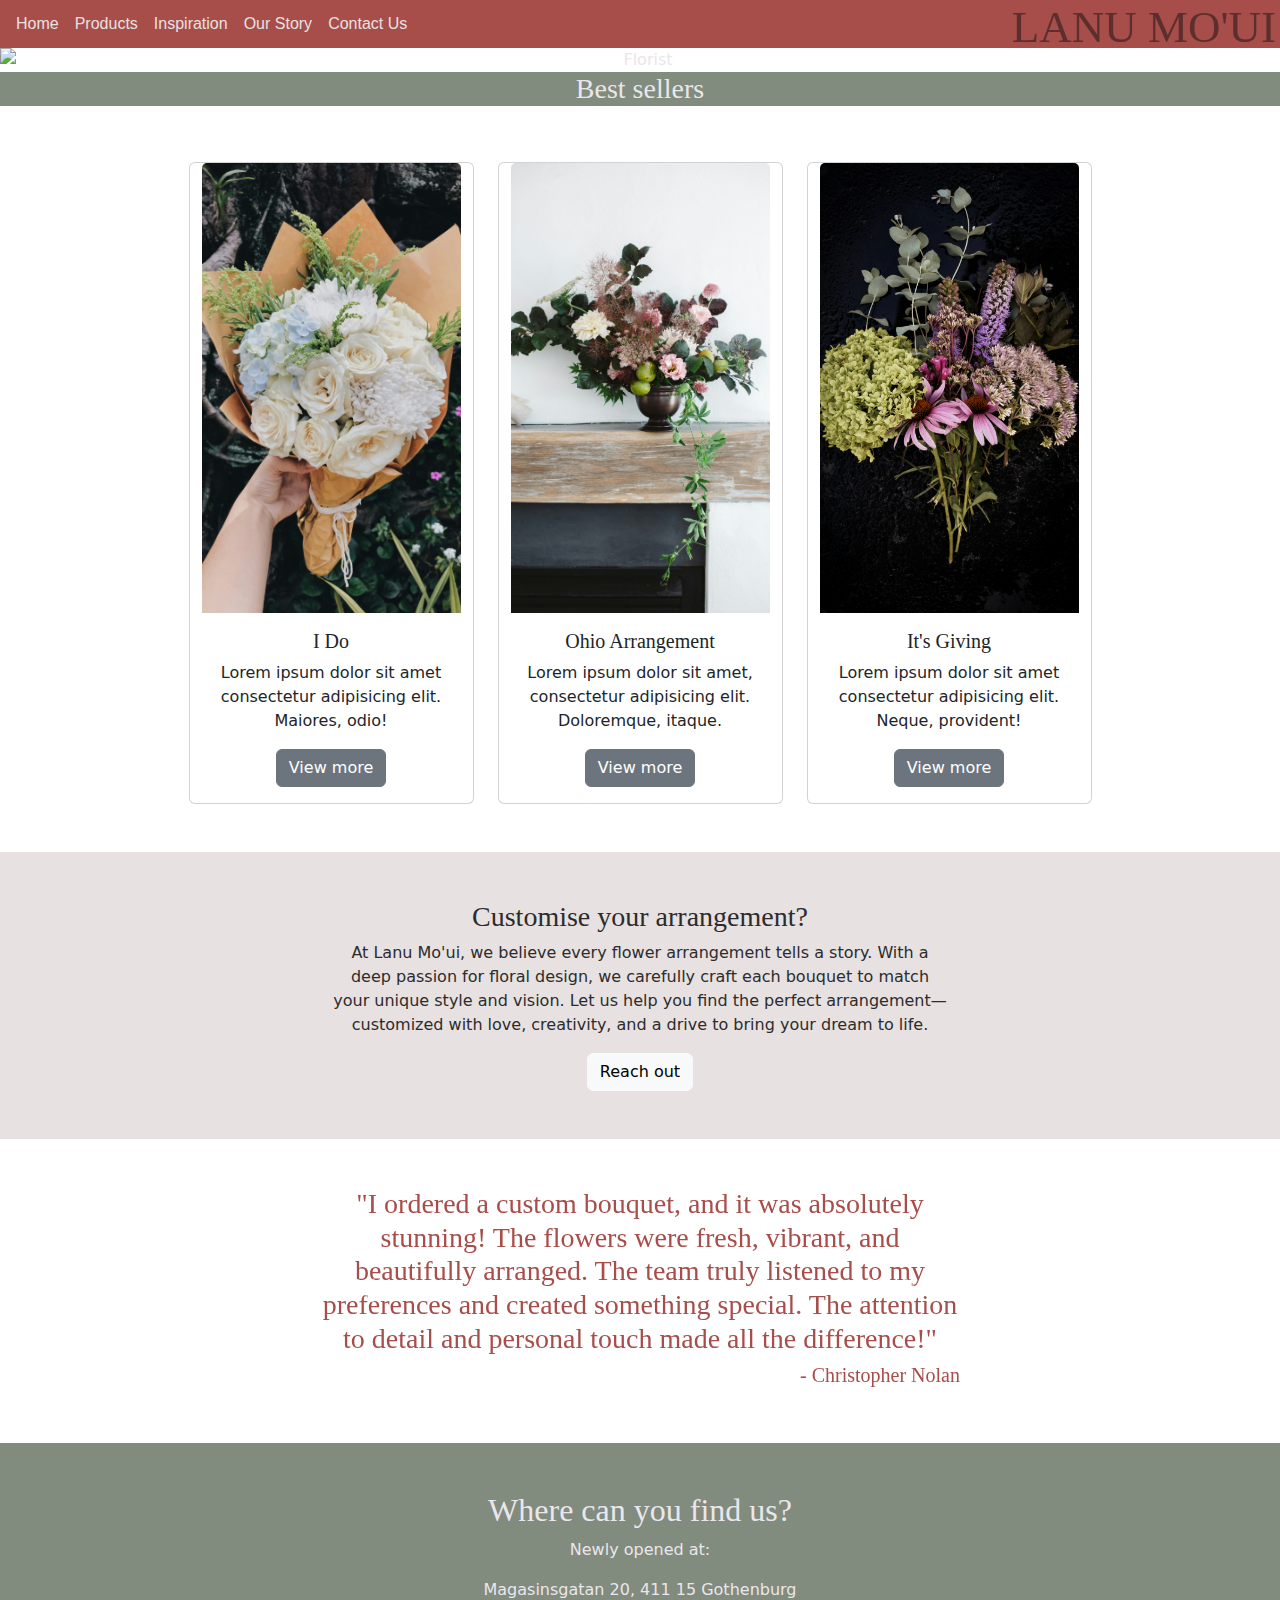
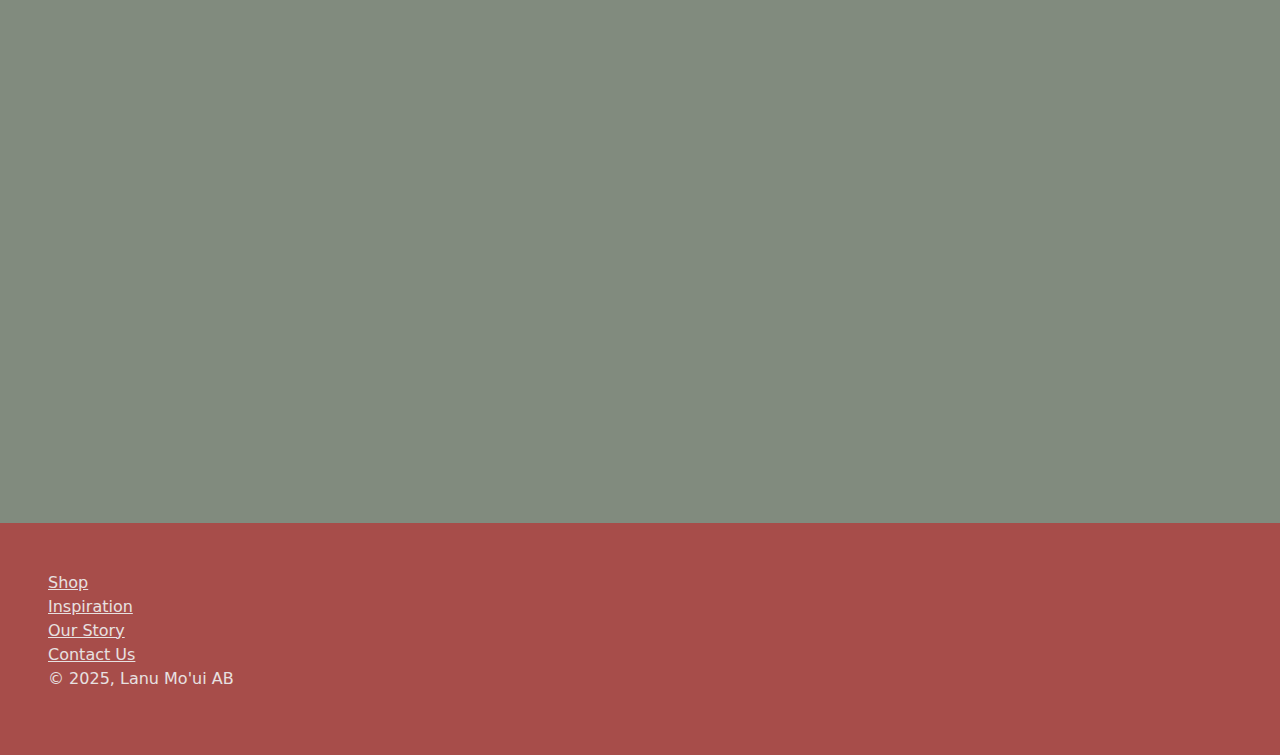
==== index.html @ 5e1d5b34 "Initialize repository" ====
<!DOCTYPE html>
<html lang="en">
  <head>
    <meta charset="UTF-8" />
    <meta name="viewport" content="width=device-width, initial-scale=1.0" />
    <title>Lanu Mo'ui Flowers</title>
    <link
      href="https://cdn.jsdelivr.net/npm/bootstrap@5.3.3/dist/css/bootstrap.min.css"
      rel="stylesheet"
      integrity="sha384-QWTKZyjpPEjISv5WaRU9OFeRpok6YctnYmDr5pNlyT2bRjXh0JMhjY6hW+ALEwIH"
      crossorigin="anonymous"
    />
    <link
      rel="stylesheet"
      href="https://cdnjs.cloudflare.com/ajax/libs/font-awesome/4.7.0/css/font-awesome.min.css"
    />
    <style>
      body {
        color: rgb(234, 230, 235);
        text-align: center;
      }
      header h1 {
        font-family: Georgia, "Times New Roman", Times, serif;
        color: rgba(18, 18, 18, 0.5);
        font-size: 45px;
        z-index: 1000;
      }
      h2,
      h3,
      h5 {
        font-family: Georgia, "Times New Roman", Times, serif;
      }
      h4 {
        font-family: Georgia, "Times New Roman", Times, serif;
        color: rgb(231, 225, 225);
        margin-bottom: auto;
      }
      .navbar-nav li a {
        color: rgb(231, 225, 225);
        font-family: "Trebuchet MS", "Lucida Sans Unicode", "Lucida Grande",
          "Lucida Sans", Arial, sans-serif;
      }

      .navbar-nav li a:hover {
        color: rgba(18, 18, 18, 0.5);
      }
      img {
        max-width: 100%;
        display: flex;
      }
    </style>
  </head>
  <body>
    <nav
      class="navbar navbar-expand-lg py-1"
      style="background-color: rgb(167, 77, 74)"
    >
      <button
        class="navbar-toggler"
        type="button"
        data-bs-toggle="collapse"
        data-bs-target="#navbarNav"
        aria-controls="navbarNav"
        aria-expanded="false"
        aria-label="Toggle navigation"
      >
        <span class="navbar-toggler-icon"></span>
      </button>

      <div class="collapse navbar-collapse" id="navbarNav">
        <ul class="navbar-nav ms-2">
          <li class="nav-item active">
            <a class="nav-link" href="#">Home</a>
          </li>
          <li class="nav-item">
            <a class="nav-link" href="HTML/products.html">Products</a>
          </li>
          <li class="nav-item">
            <a class="nav-link" href="HTML/gallery.html">Inspiration</a>
          </li>
          <li class="nav-item">
            <a class="nav-link" href="HTML/about.html">Our Story</a>
          </li>
          <li class="nav-item">
            <a class="nav-link" href="HTML/contact.html">Contact Us</a>
          </li>
        </ul>
      </div>
    </nav>

    <div>
      <header class="position-relative">
        <img src="HTML/images/indexHeader.png" alt="Florist" />
        <h1 class="position-fixed top-0 end-0 me-1">LANU MO'UI</h1>
      </header>
    </div>

    <div style="background-color: rgb(129, 139, 126)">
      <h3>Best sellers</h3>
    </div>
    <div class="container">
      <div class="row justify-content-center gap-4 py-5">
        <div class="card col-md-3">
          <img
            class="card-img-top img-fluid"
            src="HTML/images/WeddingBouqet.jpg"
            alt="Card image cap"
            style="height: 450px; object-fit: cover"
          />
          <div class="card-body">
            <h5 class="card-title">I Do</h5>
            <p class="card-text">
              Lorem ipsum dolor sit amet consectetur adipisicing elit. Maiores,
              odio!
            </p>
            <a href="HTML/products.html" class="btn btn-secondary">View more</a>
          </div>
        </div>

        <div class="card col-md-3">
          <img
            class="card-img-top"
            src="HTML/images/flowerArrengement2.jpg"
            alt="Card image cap"
            style="height: 450px; object-fit: cover"
          />
          <div class="card-body">
            <h5 class="card-title">Ohio Arrangement</h5>
            <p class="card-text">
              Lorem ipsum dolor sit amet, consectetur adipisicing elit.
              Doloremque, itaque.
            </p>
            <a href="HTML/products.html" class="btn btn-secondary">View more</a>
          </div>
        </div>
        <div class="card col-md-3 img-fluid">
          <img
            class="card-img-top"
            src="HTML/images/ItsGiving.jpg"
            alt="Card image cap"
            style="height: 450px; object-fit: cover"
          />
          <div class="card-body">
            <h5 class="card-title">It's Giving</h5>
            <p class="card-text">
              Lorem ipsum dolor sit amet consectetur adipisicing elit. Neque,
              provident!
            </p>
            <a href="HTML/products.html" class="btn btn-secondary">View more</a>
          </div>
        </div>
      </div>
    </div>

    <div style="background-color: rgb(231, 225, 225)">
      <div class="container col-md-6 py-5">
        <h3 style="color: rgb(44, 44, 44)">Customise your arrangement?</h3>
        <p style="color: rgb(44, 44, 44)">
          At Lanu Mo'ui, we believe every flower arrangement tells a story. With
          a deep passion for floral design, we carefully craft each bouquet to
          match your unique style and vision. Let us help you find the perfect
          arrangement—customized with love, creativity, and a drive to bring
          your dream to life.
        </p>
        <a href="HTML/contact.html" class="btn btn-light">Reach out</a>
      </div>
    </div>

    <div style="color: rgb(167, 77, 74)">
      <div
        id="carouselControls"
        class="carousel slide w-50 m-auto py-5"
        data-bs-ride="carousel"
      >
        <div class="carousel-inner">
          <div class="carousel-item active">
            <h3 class="d-block w-80">
              "I ordered a custom bouquet, and it was absolutely stunning! The
              flowers were fresh, vibrant, and beautifully arranged. The team
              truly listened to my preferences and created something special.
              The attention to detail and personal touch made all the
              difference!"
            </h3>
            <h5 class="text-end">- Christopher Nolan</h5>
          </div>
          <div class="carousel-item">
            <h3 class="d-block w-80">
              "I was blown away by the quality and creativity of our bouquets.
              The colors were so lively, and the arrangement was unique. It was
              perfect to add to the ambiance at the office. They are my only
              supplier when it comes to flowers, highly recommend!"
            </h3>
            <h5 class="text-end">- Angela, Lynk & Co</h5>
          </div>
          <div class="carousel-item">
            <h3 class="d-block w-80">
              "I ordered flowers for my mother’s birthday, and she was
              overjoyed! The bouquet was full of life, and the scent was
              incredible. The whole process was smooth, from ordering to
              delivery. You can tell they put love into their work. I’ll
              definitely be ordering again!"
            </h3>
            <h5 class="text-end">- Josefine Hall</h5>
          </div>
        </div>
        <button
          class="carousel-control-prev"
          type="button"
          data-bs-target="#carouselControls"
          data-bs-slide="prev"
        >
          <span class="carousel-control-prev-icon" aria-hidden="true"></span>
          <span class="visually-hidden">Previous</span>
        </button>
        <button
          class="carousel-control-next"
          type="button"
          data-bs-target="#carouselControls"
          data-bs-slide="next"
        >
          <span class="carousel-control-next-icon" aria-hidden="true"></span>
          <span class="visually-hidden">Next</span>
        </button>
      </div>
    </div>

    <div style="background-color: rgb(129, 139, 126)">
      <div class="container flex-column py-5">
        <h2>Where can you find us?</h2>
        <p>Newly opened at:</p>
        <p>Magasinsgatan 20, 411 15 Gothenburg</p>
        <iframe
          class="col-md-6 py-3"
          src="https://www.google.com/maps/embed?pb=!1m18!1m12!1m3!1d2131.7684033195633!2d11.960138276988864!3d57.70340444009062!2m3!1f0!2f0!3f0!3m2!1i1024!2i768!4f13.1!3m3!1m2!1s0x464ff368a6d520ab%3A0x5506fa8551acf4f8!2sMagasinsgatan%2020%2C%20411%2018%20G%C3%B6teborg!5e0!3m2!1ssv!2sse!4v1738949771433!5m2!1ssv!2sse"
          height="450"
          style="border: 0"
          allowfullscreen=""
          loading="lazy"
          referrerpolicy="no-referrer-when-downgrade"
        ></iframe>
      </div>
    </div>

    <div style="background-color: rgb(167, 77, 74)">
      <footer
        class="col-md-2 ms-5 py-5 text-start"
        style="list-style: none; color: rgb(231, 225, 225)"
      >
        <li>
          <a href="HTML/products.html" style="color: rgb(231, 225, 225)"
            >Shop</a
          >
        </li>
        <li>
          <a href="HTML/gallery.html" style="color: rgb(231, 225, 225)"
            >Inspiration</a
          >
        </li>
        <li>
          <a href="HTML/about.html" style="color: rgb(231, 225, 225)"
            >Our Story</a
          >
        </li>
        <li>
          <a href="HTML/contact.html" style="color: rgb(231, 225, 225)"
            >Contact Us</a
          >
        </li>
        <p>&copy; 2025, Lanu Mo'ui AB</p>
      </footer>
    </div>
    <script
      src="https://cdn.jsdelivr.net/npm/bootstrap@5.3.3/dist/js/bootstrap.bundle.min.js"
      ;
      integrity="sha384-YvpcrYf0tY3lHB60NNkmXc5s9fDVZLESaAA55NDzOxhy9GkcIdslK1eN7N6jIeHz"
      ;
      crossorigin="anonymous"
      ;
    ></script>
  </body>
</html>
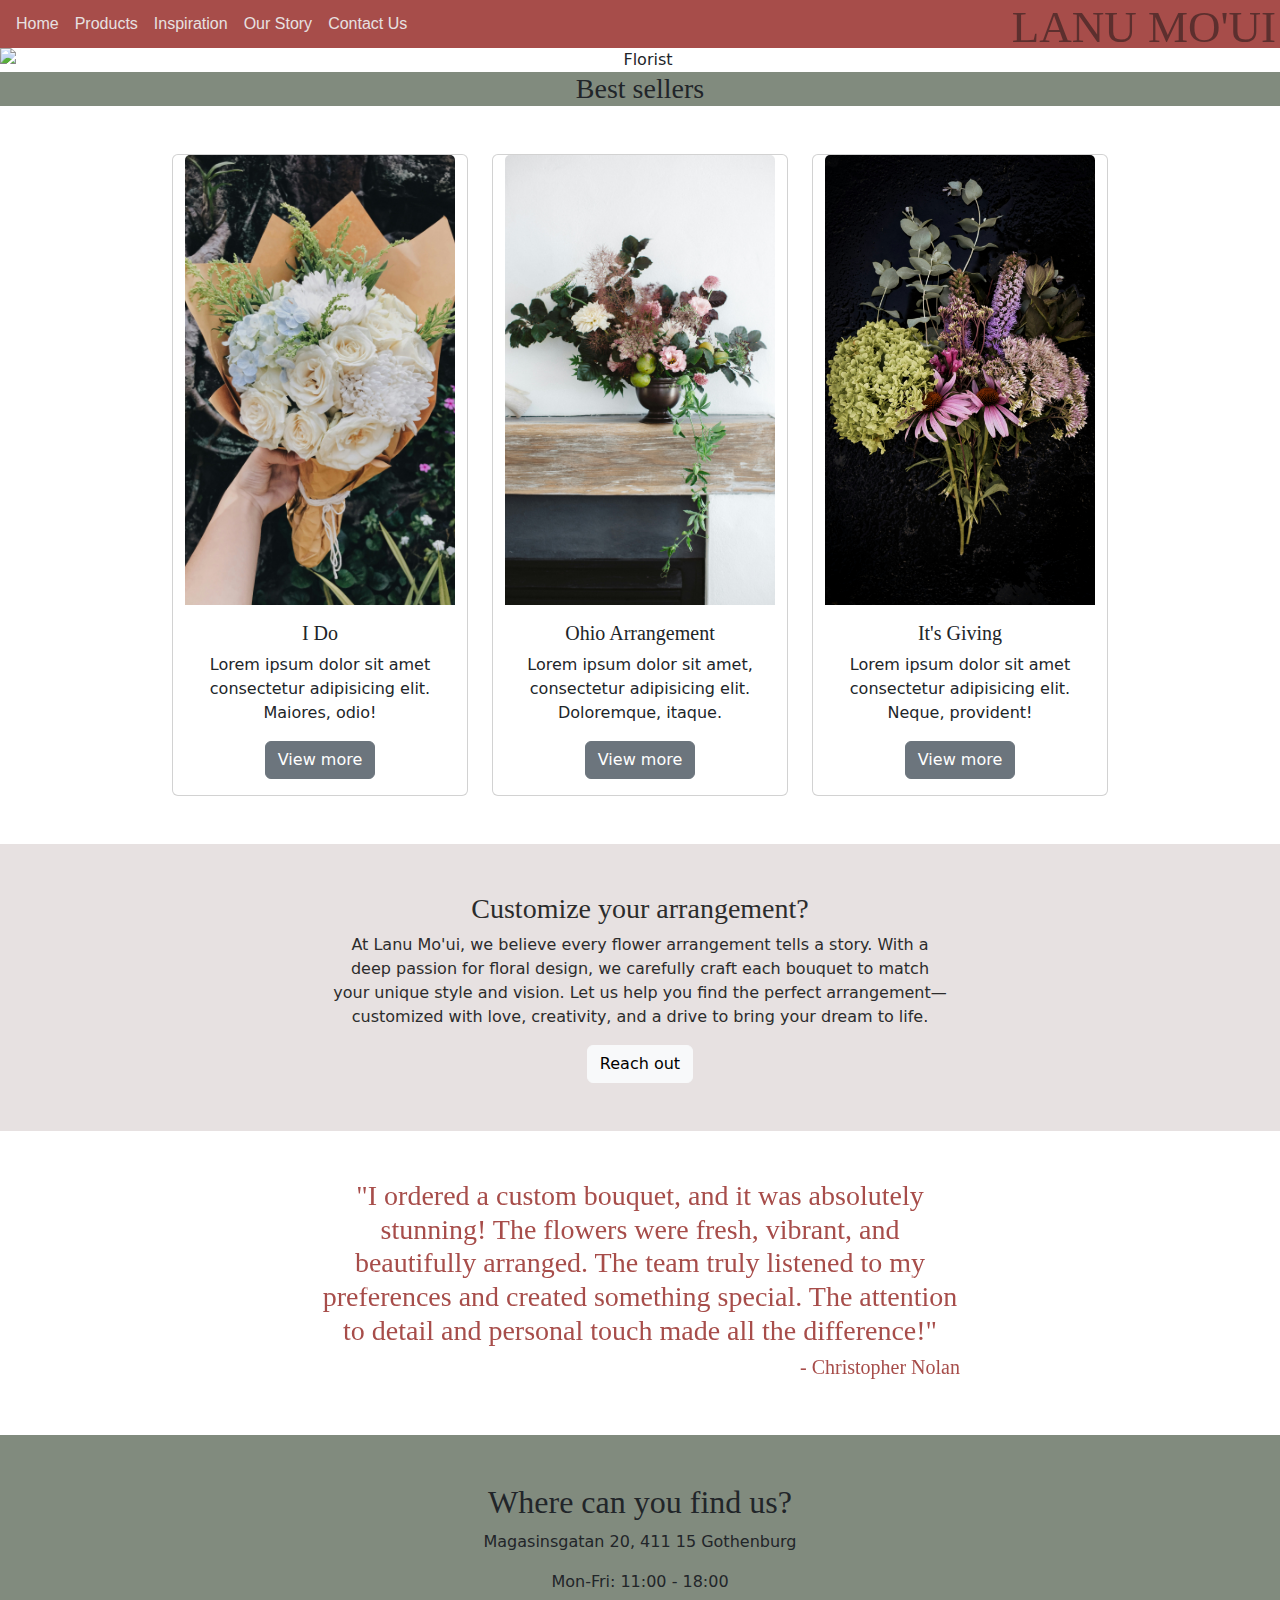
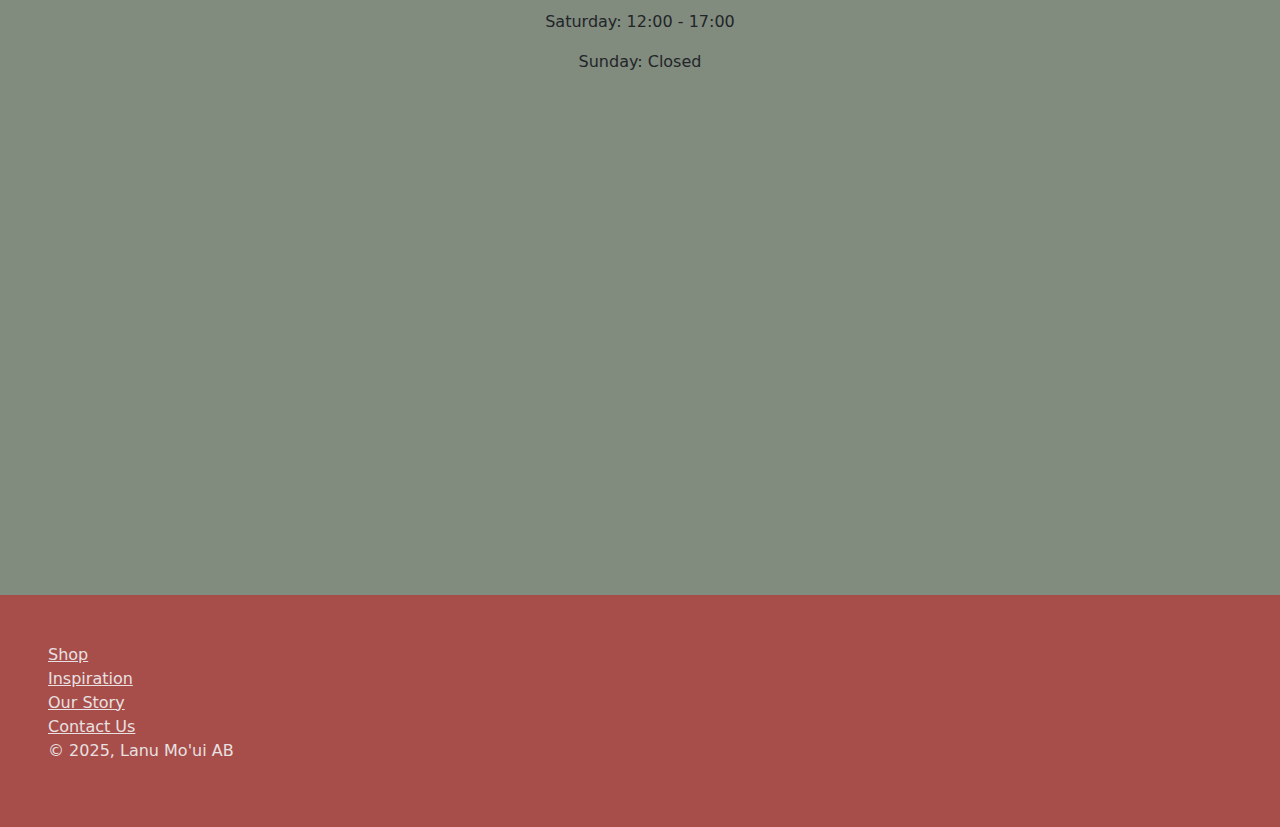
==== commit 64d3b7ab: "Separated CSS from HTML code" ====
--- a/index.html
+++ b/index.html
@@ -10,51 +10,10 @@
       integrity="sha384-QWTKZyjpPEjISv5WaRU9OFeRpok6YctnYmDr5pNlyT2bRjXh0JMhjY6hW+ALEwIH"
       crossorigin="anonymous"
     />
-    <link
-      rel="stylesheet"
-      href="https://cdnjs.cloudflare.com/ajax/libs/font-awesome/4.7.0/css/font-awesome.min.css"
-    />
-    <style>
-      body {
-        color: rgb(234, 230, 235);
-        text-align: center;
-      }
-      header h1 {
-        font-family: Georgia, "Times New Roman", Times, serif;
-        color: rgba(18, 18, 18, 0.5);
-        font-size: 45px;
-        z-index: 1000;
-      }
-      h2,
-      h3,
-      h5 {
-        font-family: Georgia, "Times New Roman", Times, serif;
-      }
-      h4 {
-        font-family: Georgia, "Times New Roman", Times, serif;
-        color: rgb(231, 225, 225);
-        margin-bottom: auto;
-      }
-      .navbar-nav li a {
-        color: rgb(231, 225, 225);
-        font-family: "Trebuchet MS", "Lucida Sans Unicode", "Lucida Grande",
-          "Lucida Sans", Arial, sans-serif;
-      }
-
-      .navbar-nav li a:hover {
-        color: rgba(18, 18, 18, 0.5);
-      }
-      img {
-        max-width: 100%;
-        display: flex;
-      }
-    </style>
+    <link rel="stylesheet" href="CSS/index.css" />
   </head>
   <body>
-    <nav
-      class="navbar navbar-expand-lg py-1"
-      style="background-color: rgb(167, 77, 74)"
-    >
+    <nav class="navbar navbar-expand-lg py-1">
       <button
         class="navbar-toggler"
         type="button"
@@ -95,67 +54,65 @@
       </header>
     </div>
 
-    <div style="background-color: rgb(129, 139, 126)">
+    <div class="flex-column">
       <h3>Best sellers</h3>
     </div>
-    <div class="container">
-      <div class="row justify-content-center gap-4 py-5">
-        <div class="card col-md-3">
-          <img
-            class="card-img-top img-fluid"
-            src="HTML/images/WeddingBouqet.jpg"
-            alt="Card image cap"
-            style="height: 450px; object-fit: cover"
-          />
-          <div class="card-body">
-            <h5 class="card-title">I Do</h5>
-            <p class="card-text">
-              Lorem ipsum dolor sit amet consectetur adipisicing elit. Maiores,
-              odio!
-            </p>
-            <a href="HTML/products.html" class="btn btn-secondary">View more</a>
-          </div>
-        </div>
-
-        <div class="card col-md-3">
-          <img
-            class="card-img-top"
-            src="HTML/images/flowerArrengement2.jpg"
-            alt="Card image cap"
-            style="height: 450px; object-fit: cover"
-          />
-          <div class="card-body">
-            <h5 class="card-title">Ohio Arrangement</h5>
-            <p class="card-text">
-              Lorem ipsum dolor sit amet, consectetur adipisicing elit.
-              Doloremque, itaque.
-            </p>
-            <a href="HTML/products.html" class="btn btn-secondary">View more</a>
-          </div>
-        </div>
-        <div class="card col-md-3 img-fluid">
-          <img
-            class="card-img-top"
-            src="HTML/images/ItsGiving.jpg"
-            alt="Card image cap"
-            style="height: 450px; object-fit: cover"
-          />
-          <div class="card-body">
-            <h5 class="card-title">It's Giving</h5>
-            <p class="card-text">
-              Lorem ipsum dolor sit amet consectetur adipisicing elit. Neque,
-              provident!
-            </p>
-            <a href="HTML/products.html" class="btn btn-secondary">View more</a>
-          </div>
-        </div>
-      </div>
-    </div>
-
-    <div style="background-color: rgb(231, 225, 225)">
+
+    <div class="row justify-content-center gap-4 m-5">
+      <div class="card col-md-3">
+        <img
+          class="card-img-top img-fluid"
+          src="HTML/images/WeddingBouqet.jpg"
+          alt="Card image cap"
+          style="height: 450px; object-fit: cover"
+        />
+        <div class="card-body">
+          <h5 class="card-title">I Do</h5>
+          <p class="card-text">
+            Lorem ipsum dolor sit amet consectetur adipisicing elit. Maiores,
+            odio!
+          </p>
+          <a href="HTML/products.html" class="btn btn-secondary">View more</a>
+        </div>
+      </div>
+      <div class="card col-md-3">
+        <img
+          class="card-img-top"
+          src="HTML/images/flowerArrengement2.jpg"
+          alt="Card image cap"
+          style="height: 450px; object-fit: cover"
+        />
+        <div class="card-body">
+          <h5 class="card-title">Ohio Arrangement</h5>
+          <p class="card-text">
+            Lorem ipsum dolor sit amet, consectetur adipisicing elit.
+            Doloremque, itaque.
+          </p>
+          <a href="HTML/products.html" class="btn btn-secondary">View more</a>
+        </div>
+      </div>
+      <div class="card col-md-3">
+        <img
+          class="card-img-top"
+          src="HTML/images/ItsGiving.jpg"
+          alt="Card image cap"
+          style="height: 450px; object-fit: cover"
+        />
+        <div class="card-body">
+          <h5 class="card-title">It's Giving</h5>
+          <p class="card-text">
+            Lorem ipsum dolor sit amet consectetur adipisicing elit. Neque,
+            provident!
+          </p>
+          <a href="HTML/products.html" class="btn btn-secondary">View more</a>
+        </div>
+      </div>
+    </div>
+
+    <div id="costumize">
       <div class="container col-md-6 py-5">
-        <h3 style="color: rgb(44, 44, 44)">Customise your arrangement?</h3>
-        <p style="color: rgb(44, 44, 44)">
+        <h3>Customize your arrangement?</h3>
+        <p>
           At Lanu Mo'ui, we believe every flower arrangement tells a story. With
           a deep passion for floral design, we carefully craft each bouquet to
           match your unique style and vision. Let us help you find the perfect
@@ -166,109 +123,95 @@
       </div>
     </div>
 
-    <div style="color: rgb(167, 77, 74)">
-      <div
-        id="carouselControls"
-        class="carousel slide w-50 m-auto py-5"
-        data-bs-ride="carousel"
+    <div
+      id="carouselControls"
+      class="carousel slide w-50 m-auto py-5"
+      data-bs-ride="carousel"
+    >
+      <div class="carousel-inner">
+        <div class="carousel-item active">
+          <h3 class="d-block w-80">
+            "I ordered a custom bouquet, and it was absolutely stunning! The
+            flowers were fresh, vibrant, and beautifully arranged. The team
+            truly listened to my preferences and created something special. The
+            attention to detail and personal touch made all the difference!"
+          </h3>
+          <h5 class="text-end">- Christopher Nolan</h5>
+        </div>
+        <div class="carousel-item">
+          <h3 class="d-block w-80">
+            "I was blown away by the quality and creativity of our bouquets. The
+            colors were so lively, and the arrangement was unique. It was
+            perfect to add to the ambiance at the office. They are my only
+            supplier when it comes to flowers, highly recommend!"
+          </h3>
+          <h5 class="text-end">- Angela, Lynk & Co</h5>
+        </div>
+        <div class="carousel-item">
+          <h3 class="d-block w-80">
+            "I ordered flowers for my mother’s birthday, and she was overjoyed!
+            The bouquet was full of life, and the scent was incredible. The
+            whole process was smooth, from ordering to delivery. You can tell
+            they put love into their work. I’ll definitely be ordering again!"
+          </h3>
+          <h5 class="text-end">- Josefine Hall</h5>
+        </div>
+      </div>
+      <button
+        class="carousel-control-prev"
+        type="button"
+        data-bs-target="#carouselControls"
+        data-bs-slide="prev"
       >
-        <div class="carousel-inner">
-          <div class="carousel-item active">
-            <h3 class="d-block w-80">
-              "I ordered a custom bouquet, and it was absolutely stunning! The
-              flowers were fresh, vibrant, and beautifully arranged. The team
-              truly listened to my preferences and created something special.
-              The attention to detail and personal touch made all the
-              difference!"
-            </h3>
-            <h5 class="text-end">- Christopher Nolan</h5>
-          </div>
-          <div class="carousel-item">
-            <h3 class="d-block w-80">
-              "I was blown away by the quality and creativity of our bouquets.
-              The colors were so lively, and the arrangement was unique. It was
-              perfect to add to the ambiance at the office. They are my only
-              supplier when it comes to flowers, highly recommend!"
-            </h3>
-            <h5 class="text-end">- Angela, Lynk & Co</h5>
-          </div>
-          <div class="carousel-item">
-            <h3 class="d-block w-80">
-              "I ordered flowers for my mother’s birthday, and she was
-              overjoyed! The bouquet was full of life, and the scent was
-              incredible. The whole process was smooth, from ordering to
-              delivery. You can tell they put love into their work. I’ll
-              definitely be ordering again!"
-            </h3>
-            <h5 class="text-end">- Josefine Hall</h5>
-          </div>
-        </div>
-        <button
-          class="carousel-control-prev"
-          type="button"
-          data-bs-target="#carouselControls"
-          data-bs-slide="prev"
-        >
-          <span class="carousel-control-prev-icon" aria-hidden="true"></span>
-          <span class="visually-hidden">Previous</span>
-        </button>
-        <button
-          class="carousel-control-next"
-          type="button"
-          data-bs-target="#carouselControls"
-          data-bs-slide="next"
-        >
-          <span class="carousel-control-next-icon" aria-hidden="true"></span>
-          <span class="visually-hidden">Next</span>
-        </button>
-      </div>
-    </div>
-
-    <div style="background-color: rgb(129, 139, 126)">
-      <div class="container flex-column py-5">
-        <h2>Where can you find us?</h2>
-        <p>Newly opened at:</p>
-        <p>Magasinsgatan 20, 411 15 Gothenburg</p>
-        <iframe
-          class="col-md-6 py-3"
-          src="https://www.google.com/maps/embed?pb=!1m18!1m12!1m3!1d2131.7684033195633!2d11.960138276988864!3d57.70340444009062!2m3!1f0!2f0!3f0!3m2!1i1024!2i768!4f13.1!3m3!1m2!1s0x464ff368a6d520ab%3A0x5506fa8551acf4f8!2sMagasinsgatan%2020%2C%20411%2018%20G%C3%B6teborg!5e0!3m2!1ssv!2sse!4v1738949771433!5m2!1ssv!2sse"
-          height="450"
-          style="border: 0"
-          allowfullscreen=""
-          loading="lazy"
-          referrerpolicy="no-referrer-when-downgrade"
-        ></iframe>
-      </div>
-    </div>
-
-    <div style="background-color: rgb(167, 77, 74)">
-      <footer
-        class="col-md-2 ms-5 py-5 text-start"
-        style="list-style: none; color: rgb(231, 225, 225)"
+        <span class="carousel-control-prev-icon" aria-hidden="true"></span>
+        <span class="visually-hidden">Previous</span>
+      </button>
+      <button
+        class="carousel-control-next"
+        type="button"
+        data-bs-target="#carouselControls"
+        data-bs-slide="next"
       >
-        <li>
-          <a href="HTML/products.html" style="color: rgb(231, 225, 225)"
-            >Shop</a
-          >
-        </li>
-        <li>
-          <a href="HTML/gallery.html" style="color: rgb(231, 225, 225)"
-            >Inspiration</a
-          >
-        </li>
-        <li>
-          <a href="HTML/about.html" style="color: rgb(231, 225, 225)"
-            >Our Story</a
-          >
-        </li>
-        <li>
-          <a href="HTML/contact.html" style="color: rgb(231, 225, 225)"
-            >Contact Us</a
-          >
+        <span class="carousel-control-next-icon" aria-hidden="true"></span>
+        <span class="visually-hidden">Next</span>
+      </button>
+    </div>
+
+    <div class="flex-column p-5">
+      <h2>Where can you find us?</h2>
+      <p>Magasinsgatan 20, 411 15 Gothenburg</p>
+      <p>Mon-Fri: 11:00 - 18:00</p>
+      <p>Saturday: 12:00 - 17:00</p>
+      <p>Sunday: Closed</p>
+      <iframe
+        class="col-md-6 py-3"
+        src="https://www.google.com/maps/embed?pb=!1m18!1m12!1m3!1d2131.7684033195633!2d11.960138276988864!3d57.70340444009062!2m3!1f0!2f0!3f0!3m2!1i1024!2i768!4f13.1!3m3!1m2!1s0x464ff368a6d520ab%3A0x5506fa8551acf4f8!2sMagasinsgatan%2020%2C%20411%2018%20G%C3%B6teborg!5e0!3m2!1ssv!2sse!4v1738949771433!5m2!1ssv!2sse"
+        height="450"
+        style="border: 0"
+        allowfullscreen=""
+        loading="lazy"
+        referrerpolicy="no-referrer-when-downgrade"
+      ></iframe>
+    </div>
+
+    <div class="footer">
+      <footer class="ms-5 py-5 text-start">
+        <li>
+          <a href="HTML/products.html">Shop</a>
+        </li>
+        <li>
+          <a href="HTML/gallery.html">Inspiration</a>
+        </li>
+        <li>
+          <a href="HTML/about.html">Our Story</a>
+        </li>
+        <li>
+          <a href="HTML/contact.html">Contact Us</a>
         </li>
         <p>&copy; 2025, Lanu Mo'ui AB</p>
       </footer>
     </div>
+
     <script
       src="https://cdn.jsdelivr.net/npm/bootstrap@5.3.3/dist/js/bootstrap.bundle.min.js"
       ;
--- a/CSS/index.css
+++ b/CSS/index.css
@@ -0,0 +1,62 @@
+body {
+    text-align: center;
+  }
+  main {
+    text-align: left;
+  }
+  header h1 {
+    font-family: Georgia, "Times New Roman", Times, serif;
+    color: rgba(18, 18, 18, 0.5);
+    font-size: 45px;
+    z-index: 1000;
+  }
+  h2,
+  h3,
+  h5 {
+    font-family: Georgia, "Times New Roman", Times, serif;
+  }
+  h4 {
+    font-family: Georgia, "Times New Roman", Times, serif;
+    color:" rgba(18, 18, 18, 0.5)";
+    margin-bottom: auto;
+  }
+  .navbar,
+  .navbar-nav li a {
+    background-color: rgb(167, 77, 74);
+    color: rgb(231, 225, 225);
+    font-family: "Trebuchet MS", "Lucida Sans Unicode", "Lucida Grande",
+      "Lucida Sans", Arial, sans-serif;
+  }
+
+  .navbar-nav li a:hover {
+    color: rgba(18, 18, 18, 0.5);
+  }
+
+  img {
+    max-width: 100%;
+    display: flex;
+  }
+
+  footer,
+      .footer {
+        color: rgb(231, 225, 225);
+        background-color: rgb(167, 77, 74);
+      }
+
+      li,
+      li a {
+        color: rgb(231, 225, 225);
+        list-style: none;
+      }
+.carousel {
+    color: rgb(167, 77, 74)
+}
+.flex-column, #map {
+    background-color: rgb(129, 139, 126);
+}
+.container {
+    color: rgb(44, 44, 44);
+}
+#costumize, #phone {
+    background-color: rgb(231, 225, 225);
+}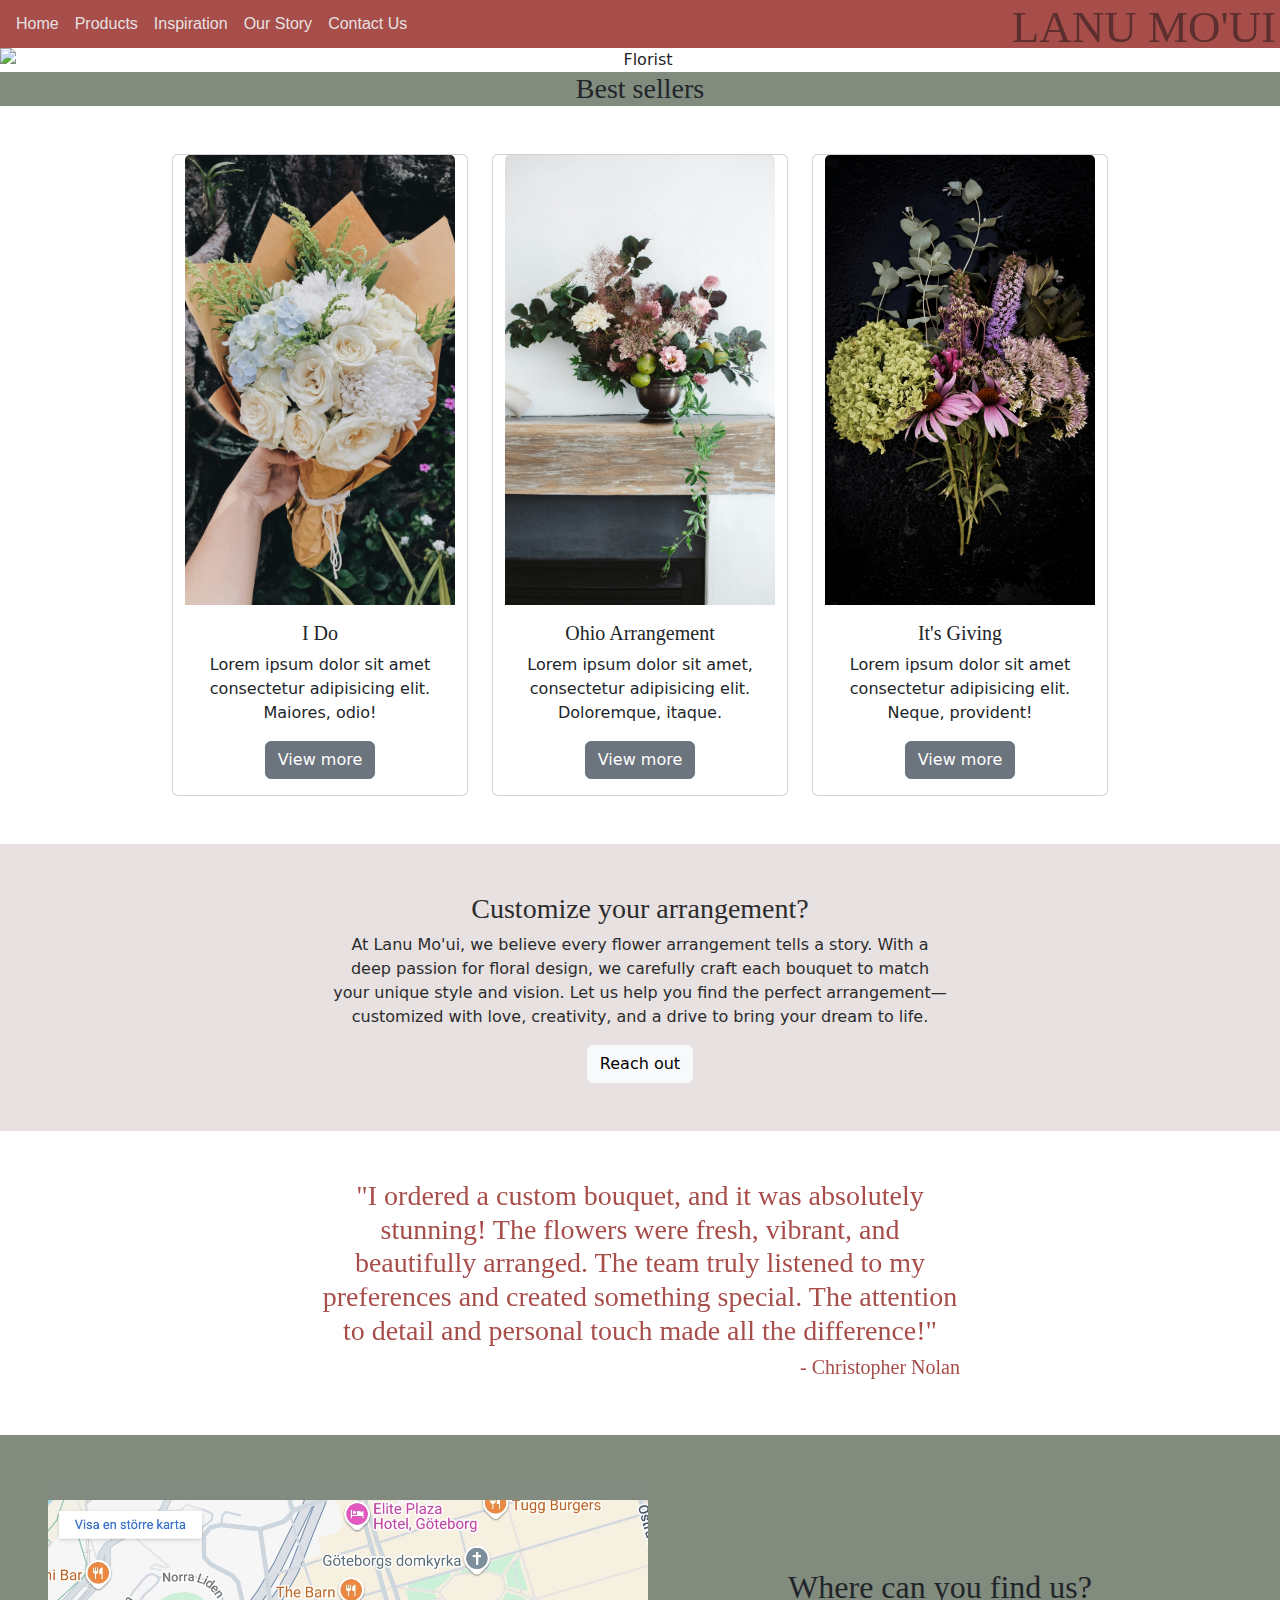
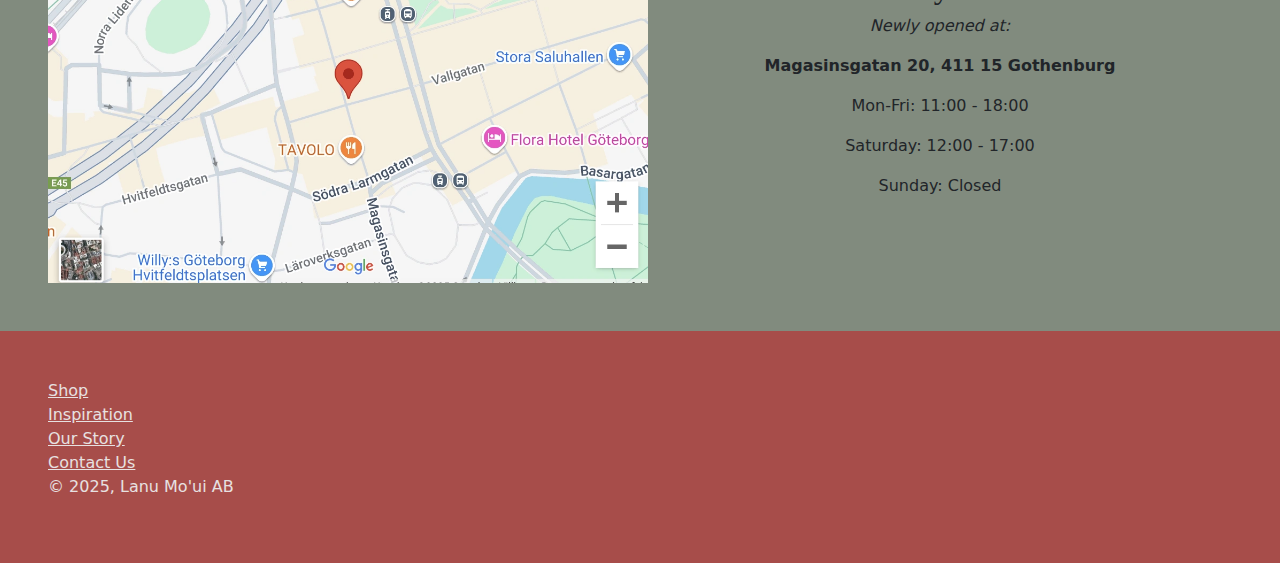
==== commit 73c8855c: "Changed visuals for map to improve best practice" ====
--- a/index.html
+++ b/index.html
@@ -177,21 +177,22 @@
       </button>
     </div>
 
-    <div class="flex-column p-5">
-      <h2>Where can you find us?</h2>
-      <p>Magasinsgatan 20, 411 15 Gothenburg</p>
-      <p>Mon-Fri: 11:00 - 18:00</p>
-      <p>Saturday: 12:00 - 17:00</p>
-      <p>Sunday: Closed</p>
-      <iframe
-        class="col-md-6 py-3"
-        src="https://www.google.com/maps/embed?pb=!1m18!1m12!1m3!1d2131.7684033195633!2d11.960138276988864!3d57.70340444009062!2m3!1f0!2f0!3f0!3m2!1i1024!2i768!4f13.1!3m3!1m2!1s0x464ff368a6d520ab%3A0x5506fa8551acf4f8!2sMagasinsgatan%2020%2C%20411%2018%20G%C3%B6teborg!5e0!3m2!1ssv!2sse!4v1738949771433!5m2!1ssv!2sse"
-        height="450"
-        style="border: 0"
-        allowfullscreen=""
-        loading="lazy"
-        referrerpolicy="no-referrer-when-downgrade"
-      ></iframe>
+    <div id="map">
+      <div class="row g-0 py-5 mx-5">
+        <div
+          class="col-md-6"
+          data-src="https://www.google.com/maps/embed?pb=!1m18!1m12!1m3!1d2131.7684033195633!2d11.960138276988864!3d57.70340444009062!2m3!1f0!2f0!3f0!3m2!1i1024!2i768!4f13.1!3m3!1m2!1s0x464ff368a6d520ab%3A0x5506fa8551acf4f8!2sMagasinsgatan%2020%2C%20411%2018%20G%C3%B6teborg!5e0!3m2!1ssv!2sse!4v1740061452574!5m2!1ssv!2sse"
+          id="mymap"
+        ></div>
+        <div class="col-md-4 m-auto pt-3">
+          <h2>Where can you find us?</h2>
+          <p><i>Newly opened at:</i></p>
+          <p><b>Magasinsgatan 20, 411 15 Gothenburg</b></p>
+          <p>Mon-Fri: 11:00 - 18:00</p>
+          <p>Saturday: 12:00 - 17:00</p>
+          <p>Sunday: Closed</p>
+        </div>
+      </div>
     </div>
 
     <div class="footer">
@@ -220,5 +221,15 @@
       crossorigin="anonymous"
       ;
     ></script>
+    <script>
+      var map = document.getElementById("mymap");
+      var maplistner = function (e) {
+        var frame = document.createElement("iframe");
+        frame.src = this.getAttribute("data-src");
+        map.appendChild(frame);
+        map.removeEventListener("mouseover", maplistner);
+      };
+      map.addEventListener("mouseover", maplistner);
+    </script>
   </body>
 </html>
--- a/CSS/index.css
+++ b/CSS/index.css
@@ -26,6 +26,7 @@
     color: rgb(231, 225, 225);
     font-family: "Trebuchet MS", "Lucida Sans Unicode", "Lucida Grande",
       "Lucida Sans", Arial, sans-serif;
+    text-align: left;
   }
 
   .navbar-nav li a:hover {
@@ -48,6 +49,7 @@
         color: rgb(231, 225, 225);
         list-style: none;
       }
+
 .carousel {
     color: rgb(167, 77, 74)
 }
@@ -59,4 +61,23 @@
 }
 #costumize, #phone {
     background-color: rgb(231, 225, 225);
+}
+#navBrand {
+    color: rgb(231, 225, 225);
+}
+#mymap{
+    background: url(../HTML/images/mapPlacer.webp); 
+    background-size: cover;
+    position: relative;
+    overflow: hidden;
+    width: 600px;
+    height: 400px;
+}
+#mymap iframe {
+    position: absolute;
+    top: 0;
+    left: 0;
+    width: 600px;
+    height: 400px;
+    border: 0;
 }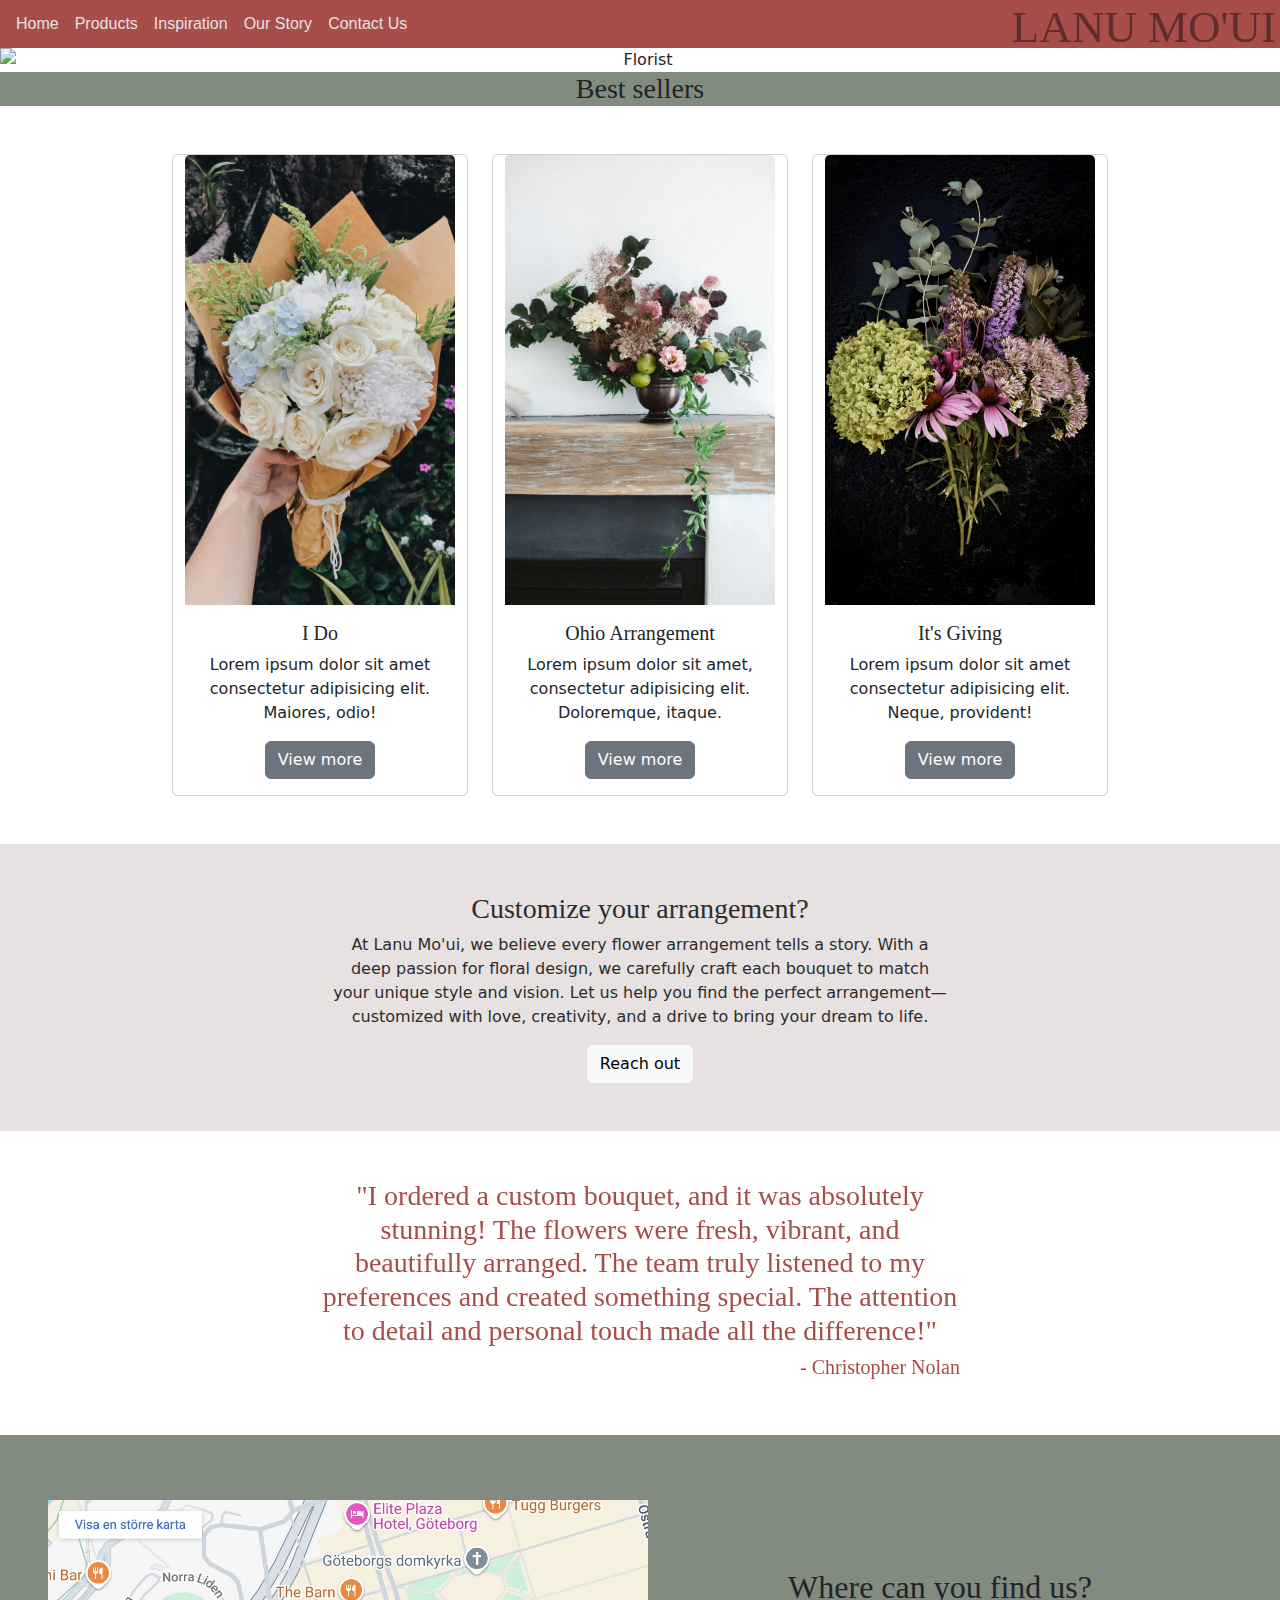
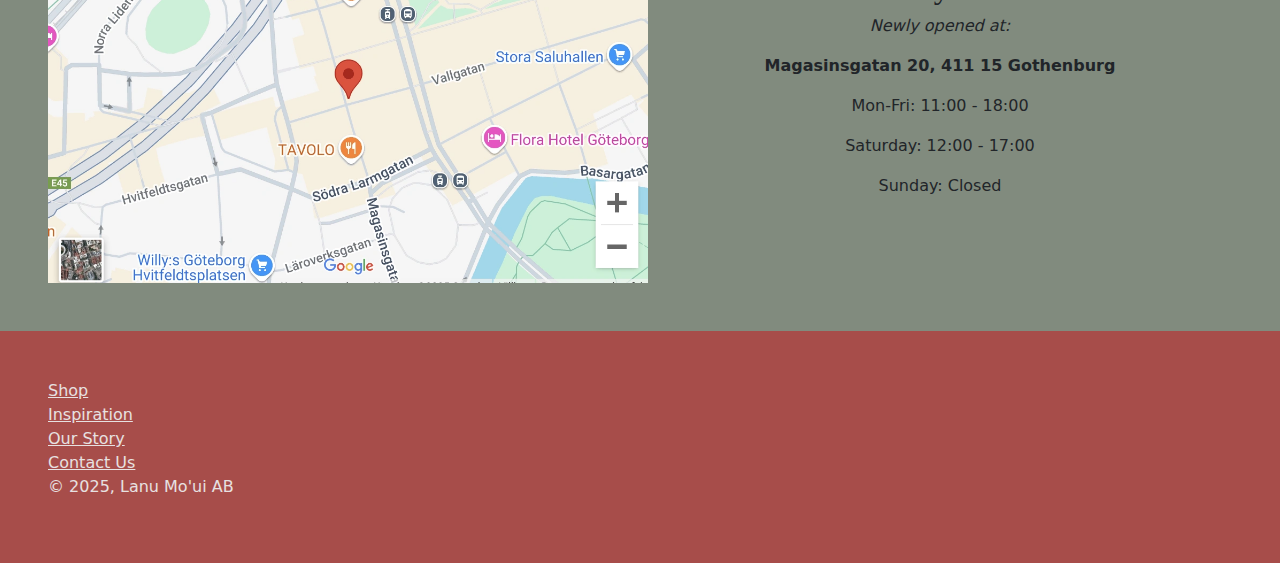
==== commit 3ff77ac6: "convert images to .webp" ====
--- a/index.html
+++ b/index.html
@@ -62,7 +62,7 @@
       <div class="card col-md-3">
         <img
           class="card-img-top img-fluid"
-          src="HTML/images/WeddingBouqet.jpg"
+          src="HTML/images/WeddingBouqet.webp"
           alt="Card image cap"
           style="height: 450px; object-fit: cover"
         />
@@ -78,7 +78,7 @@
       <div class="card col-md-3">
         <img
           class="card-img-top"
-          src="HTML/images/flowerArrengement2.jpg"
+          src="HTML/images/flowerArrengement2.webp"
           alt="Card image cap"
           style="height: 450px; object-fit: cover"
         />
@@ -94,7 +94,7 @@
       <div class="card col-md-3">
         <img
           class="card-img-top"
-          src="HTML/images/ItsGiving.jpg"
+          src="HTML/images/ItsGiving.webp"
           alt="Card image cap"
           style="height: 450px; object-fit: cover"
         />
--- a/CSS/index.css
+++ b/CSS/index.css
@@ -10,9 +10,8 @@
     font-size: 45px;
     z-index: 1000;
   }
-  h2,
-  h3,
-  h5 {
+
+  h2, h3, h5 {
     font-family: Georgia, "Times New Roman", Times, serif;
   }
   h4 {
@@ -50,7 +49,7 @@
         list-style: none;
       }
 
-.carousel {
+.carousel h3, .carousel h5 {
     color: rgb(167, 77, 74)
 }
 .flex-column, #map {
